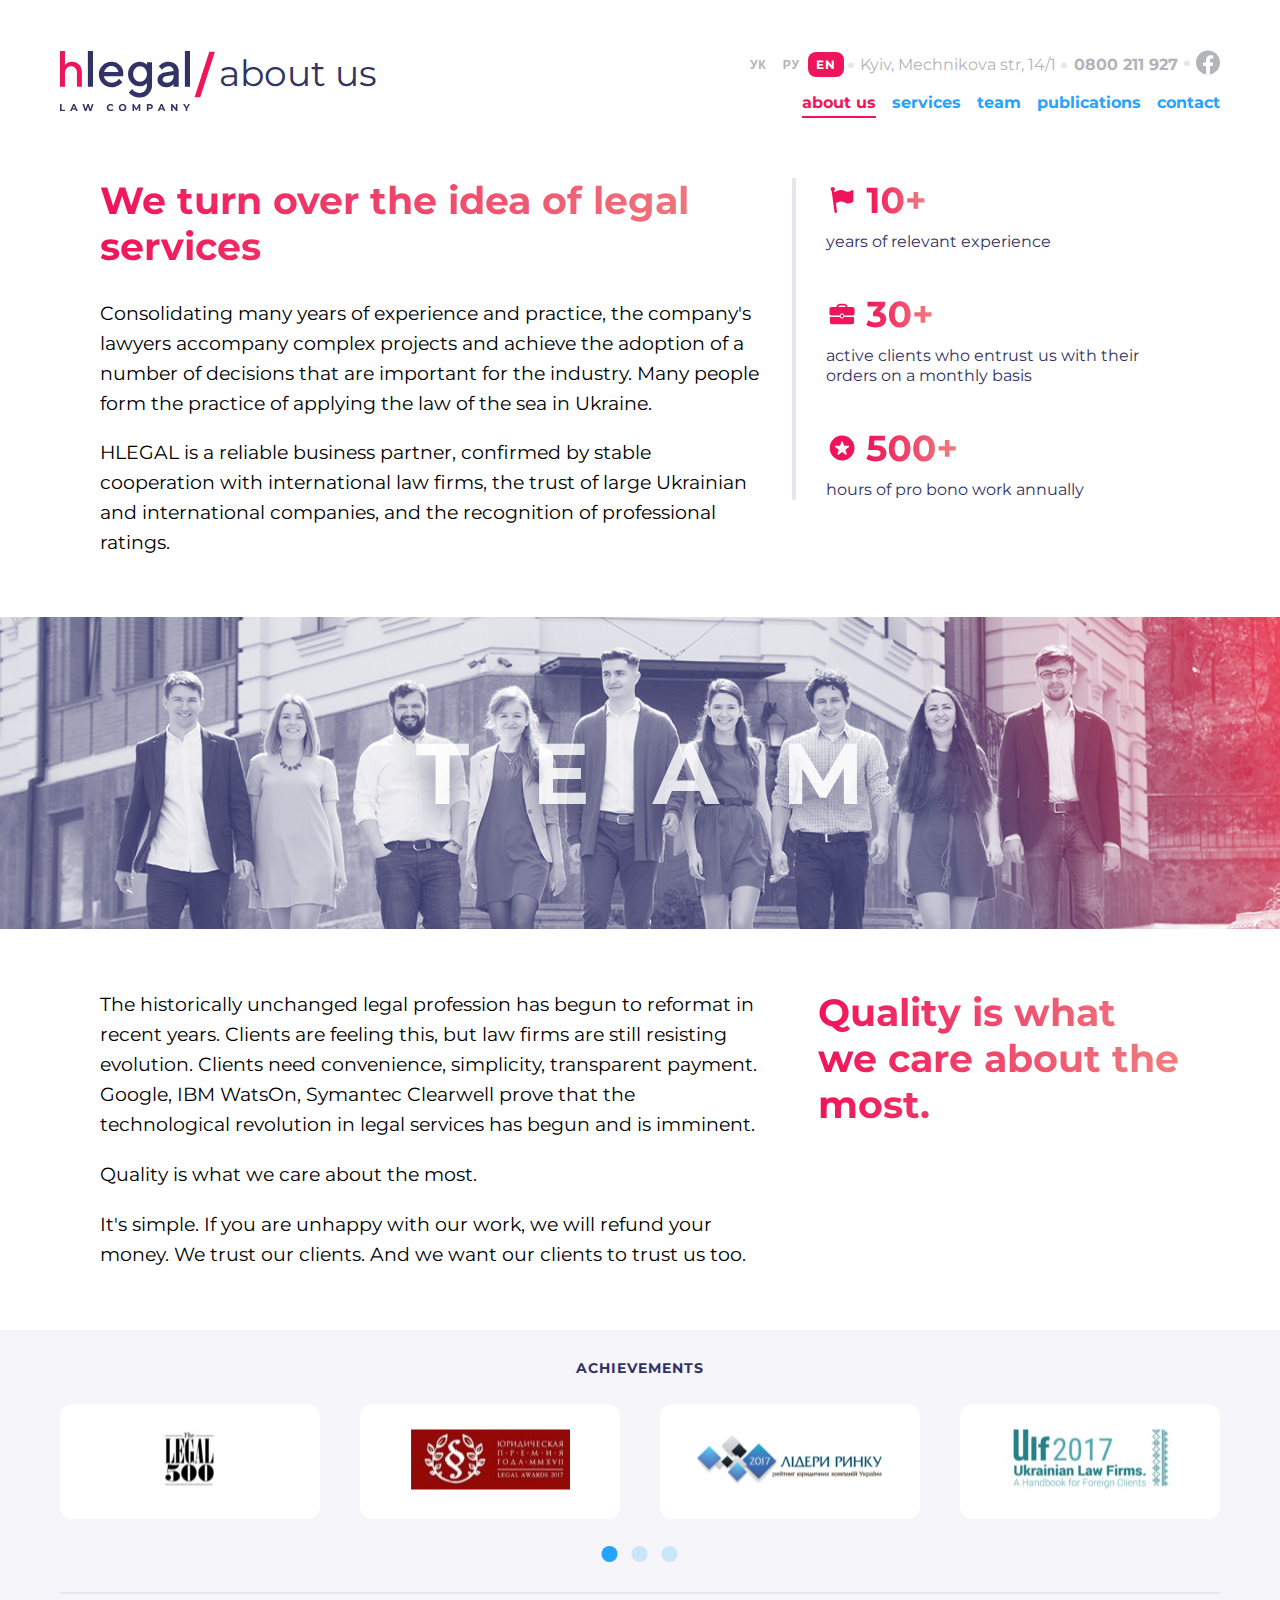
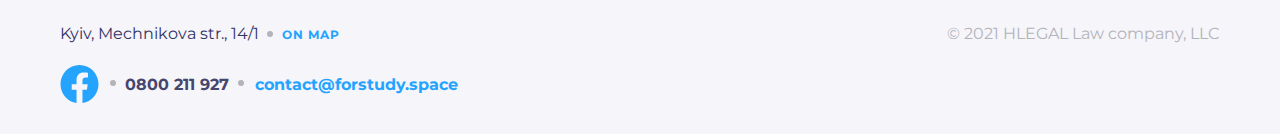
==== app/about.html @ 1f758f39 "comment" ====
<!DOCTYPE html>
<html lang="en">
    <head>
        <meta charset="UTF-8">
        <meta name="viewport" content="width=device-width, initial-scale=1">
        <link rel="preload" href="fonts/montserrat-v25-latin-regular.woff2" as="font" type="font/woff2" crossorigin="anonymous">
        <link rel="preload" href="fonts/montserrat-v25-latin-700.woff2" as="font" type="font/woff2" crossorigin="anonymous">
        <link rel="stylesheet" href="css/style.css">
        <title>about</title>
    </head>
    <body class="body">

        <div class="container">
            <header class="header">           
                <div class="header__line">
                    <div class="header__lang">
                        <a href="#">ук</a>
                        <a href="#">ру</a>
                        <a class="current" href="#">en</a>
                    </div>
                    <div class="header__address">Kyiv, Mechnikova str, 14/1</div>
                    <a class="header__phone" href="tel:">0800 211 927</a>
                    <a class="header__fb" href="#" aria-label="посилання на bf">
                        <svg class="header__icon" width="24" height="25" viewBox="0 0 24 25" fill="none" xmlns="http://www.w3.org/2000/svg">
                            <path d="M24 12.5733C24 5.90541 18.6274 0.5 12 0.5C5.37258 0.5 0 5.90541 0 12.5733C0 18.5995 4.38823 23.5943 10.125 24.5V16.0633H7.07813V12.5733H10.125V9.91343C10.125 6.88755 11.9165 5.21615 14.6576 5.21615C15.9705 5.21615 17.3438 5.45195 17.3438 5.45195V8.42313H15.8306C14.3399 8.42313 13.875 9.35379 13.875 10.3086V12.5733H17.2031L16.6711 16.0633H13.875V24.5C19.6118 23.5943 24 18.5995 24 12.5733Z" fill="#B3B3BA"/>
                        </svg>
                    </a>
                </div>
                <div class="header__logobox">
                    <a class="header__logo" href="#">
                        <img src="img/logo.svg" width="130" height="60" alt="logo">
                    </a>                   
                    <p class="header__text">
                        about us
                    </p>
                </div>
                <nav class="header__menu">
                    <button type="button" class="header__btn"></button>
                    <div class="header__item">   
                        
                        <div class="header__switch">
                            <button type="button" class="header__button"></button>
                        </div>
                        <ul class="header__list">
                            <li><a class="current" href="#">about us</a></li>
                            <li><a href="./index.html">services</a></li>
                            <li><a href="#">team</a></li>
                            <li><a href="#">publications</a></li>
                            <li><a href="#">contact</a></li>                                   
                        </ul>
                    </div>
                </nav>
            </header>
        </div>

        <main>

            <section class="about">

                <div class="container container--small">

                    <div class="about__box">

                        <div class="about__info">
                            <h2 class="about__title">We turn over the idea of legal services</h2>
                            <p class="about__text">Consolidating many years of experience and practice, the company's lawyers accompany complex projects and achieve the adoption of a number of decisions that are important for the industry. Many people form the practice of applying the law of the sea in Ukraine.</p>
                            <p class="about__text about__text--pp19">HLEGAL is a reliable business partner, confirmed by stable cooperation with international law firms, the trust of large Ukrainian and international companies, and the recognition of professional ratings.</p>

                        </div>

                        <div class="about__stat">

                            <article class="about__article">
                                <h2 class="visually-hidden">title</h2>
                                <img src="./img/about-flag.svg" width="101" height="44" alt="flag">
                                <p class="about__words">years of relevant experience</p>
                            </article>

                            <article class="about__article">  
                                <h2 class="visually-hidden">title</h2>                             
                                <img src="./img/about-bag.svg" width="108" height="44" alt="bag">
                                <p class="about__words">active clients who entrust us with their orders on a monthly basis</p>
                            </article>

                            <article class="about__article">
                                <h2 class="visually-hidden">title</h2>
                                <img src="./img/about-star.svg" width="132" height="44" alt="star">                                
                                <p class="about__words">hours of pro bono work annually</p>
                            </article>
                        </div>
                    </div>
                </div>


                

                <div class="container">

                    <div class="about__team">

                        
                        <div class="about__block">
                            <p class="about__people">Team</p>
                        </div> 
                        
                    </div>

                </div>

                

                <div class="container container--small">
                    <div class="about__box about__box--bot"> 
                        <div>                                     
                            <p class="about__text about__text--mr">The historically unchanged legal profession has begun to reformat in recent years. Clients are feeling this, but law firms are still resisting evolution. Clients need convenience, simplicity, transparent payment. Google, IBM WatsOn, Symantec Clearwell prove that the technological revolution in legal services has begun and is imminent.</p>
                            <p class="about__text about__text--mr about__text--pp20">Quality is what we care about the most.</p>
                            <p class="about__text about__text--mr about__text--pp20">It's simple. If you are unhappy with our work, we will refund your money. We trust our clients. And we want our clients to trust us too.</p>
                        </div> 
                        <h2 class="about__title">Quality is what we care about the most.</h2>
                    </div>
                </div>

            </section>



            <section class="achievements">
                <div class="container">
                    <h2 class="achievements__title">achievements</h2>
                    <div class="achievements__box">


                        <div class="achievements__slider">
                            <picture> 
                                <source media="(min-width:992px)" srcset="./img/achiv-01-big.png">
                                <img src="./img/legal.png" alt="legal">
                            </picture>
                        </div>   
                        <div class="achievements__slider achievements__slider--tablet">
                            <picture>
                                <source media="(min-width:992px)" srcset="./img/achiv-02-big.png">
                                <img src="./img/achiv-02.png" alt="achiv-02">
                            </picture>                          
                        </div>
                        <div class="achievements__slider achievements__slider--tablet">
                            <picture>
                                <source media="(min-width:992px)" srcset="./img/achiv-03-big.png">
                                <img src="./img/achiv-03.png" alt="achiv-03">
                            </picture>
                        </div>
                        <div class="achievements__slider achievements__slider--tablet">
                            <picture>
                                <source media="(min-width:992px)" srcset="./img/achiv-04-big.png">
                                <img src="./img/achiv-04.png" alt="achiv-04">
                            </picture>
                        </div>
                    </div>


                     

                    <div class="achievements__dots">
                        <button class="achievements__btn current" type="button" aria-label="переключити картинку">
                            <svg width="17" height="16" viewBox="0 0 17 16" fill="none" xmlns="http://www.w3.org/2000/svg">
                                <circle opacity="0.2" cx="8.5" cy="8" r="8" fill="#24A3FF"/>
                            </svg>
                        </button>
                        <button class="achievements__btn" type="button" aria-label="переключити картинку">
                            <svg width="17" height="16" viewBox="0 0 17 16" fill="none" xmlns="http://www.w3.org/2000/svg">
                                <circle opacity="0.2" cx="8.5" cy="8" r="8" fill="#24A3FF"/>
                            </svg>
                        </button>
                        <button class="achievements__btn" type="button" aria-label="переключити картинку">
                            <svg width="17" height="16" viewBox="0 0 17 16" fill="none" xmlns="http://www.w3.org/2000/svg">
                                <circle opacity="0.2" cx="8.5" cy="8" r="8" fill="#24A3FF"/>
                            </svg>
                        </button>
                        <button class="achievements__btn achievements__btn--tablet" type="button" aria-label="переключити картинку">
                            <svg width="17" height="16" viewBox="0 0 17 16" fill="none" xmlns="http://www.w3.org/2000/svg">
                                <circle opacity="0.2" cx="8.5" cy="8" r="8" fill="#24A3FF"/>
                            </svg>
                        </button>
                        <button class="achievements__btn achievements__btn--tablet" type="button" aria-label="переключити картинку">
                            <svg width="17" height="16" viewBox="0 0 17 16" fill="none" xmlns="http://www.w3.org/2000/svg">
                                <circle opacity="0.2" cx="8.5" cy="8" r="8" fill="#24A3FF"/>
                            </svg>
                        </button>
                        <button class="achievements__btn achievements__btn--tablet" type="button" aria-label="переключити картинку">
                            <svg width="17" height="16" viewBox="0 0 17 16" fill="none" xmlns="http://www.w3.org/2000/svg">
                                <circle opacity="0.2" cx="8.5" cy="8" r="8" fill="#24A3FF"/>
                            </svg>
                        </button>
                        
                    </div>


                </div>


            </section>









        </main>


        <footer class="footer">


            <div class="container">

                <div class="footer__box">

                    <div class="footer__location">
                        <p class="footer__address">Kyiv, Mechnikova str., 14/1</p>
                        <a class="footer__map" href="#">On map</a>
                    </div>

                    <div class="footer__contact">
                        <a class="footer__fb" href="#" aria-label="посилання на bf">
                            <svg class="footer__icon" width="39" height="39" viewBox="0 0 39 39" fill="none" xmlns="http://www.w3.org/2000/svg">
                                <path d="M38.5 19.1786C38.5 8.62107 29.9934 0.0625 19.5 0.0625C9.00658 0.0625 0.5 8.62107 0.5 19.1786C0.5 28.72 7.44803 36.6284 16.5312 38.0625V24.7044H11.707V19.1786H16.5312V14.9671C16.5312 10.1761 19.3678 7.52973 23.7078 7.52973C25.7866 7.52973 27.9609 7.90309 27.9609 7.90309V12.6075H25.5651C23.2048 12.6075 22.4688 14.081 22.4688 15.5927V19.1786H27.7383L26.8959 24.7044H22.4688V38.0625C31.552 36.6284 38.5 28.72 38.5 19.1786Z" fill="#24A3FF"/>
                            </svg>
                        </a>
                        <a class="footer__tel" href="tel:">0800 211 927</a>
                        <a class="footer__mail" href="mailto:example@gmail.com">contact@forstudy.space</a>
                    </div>

                
                    <p class="footer__year">© 2021 HLEGAL Law company, LLC</p>
                    

                </div>
            </div>

        </footer>
   
    </body>
</html>
---- app/css/style.css ----
@font-face {
  font-family: 'Montserrat';
  font-style: normal;
  font-weight: 500;
  src: url("../fonts/montserrat-v25-latin-500.woff2") format("woff2"), url("../fonts/montserrat-v25-latin-500.woff") format("woff");
}

@font-face {
  font-family: 'Montserrat';
  font-style: normal;
  font-weight: 700;
  src: url("../fonts/montserrat-v25-latin-700.woff2") format("woff2"), url("../fonts/montserrat-v25-latin-700.woff") format("woff");
}

@font-face {
  font-family: 'Montserrat';
  font-style: normal;
  font-weight: 400;
  src: url("../fonts/montserrat-v25-latin-regular.woff2") format("woff2"), url("../fonts/montserrat-v25-latin-regular.woff") format("woff");
}

* {
  -webkit-box-sizing: border-box;
          box-sizing: border-box;
  margin: 0;
}

.body {
  font-family: "Montserrat", "Arial", sans-serif;
  font-weight: 400;
  font-style: normal;
  min-width: 375px;
}

.container {
  max-width: 1440px;
  min-width: 375px;
  margin: 0 auto;
  padding: 0 30px;
}

.container--small {
  max-width: 1200px;
}

.img-responsive {
  max-width: 100%;
  height: auto;
}

.visually-hidden {
  position: absolute;
  width: 1px;
  height: 1px;
  margin: -1px;
  border: 0;
  padding: 0;
  clip: rect(0 0 0 0);
  overflow: hidden;
}

.gradient-purp {
  background: url(../img/h-small.svg) no-repeat center top, linear-gradient(228.57deg, #323264 11.93%, #323264 57.17%, #643E72 87.46%);
  background-size: 523px 600px, cover;
  border-radius: 0px 0px 12px 12px;
  position: relative;
}

.gradient-purp::after {
  content: '';
  height: 10px;
  background-color: #CACADB;
  position: absolute;
  left: 20px;
  right: 20px;
  bottom: -10px;
  border-radius: 0px 0px 12px 12px;
}

.gradient-purp::before {
  content: '';
  height: 10px;
  background-color: #E7E7F2;
  position: absolute;
  left: 40px;
  right: 40px;
  bottom: -20px;
  border-radius: 0px 0px 12px 12px;
}

@media (min-width: 768px) {
  .container {
    padding: 0 60px;
  }
  .gradient-purp {
    background-size: 893px 1024px, cover;
  }
}

@media (min-width: 992px) {
  .gradient-purp {
    background-size: 669px 768px, cover;
  }
}

@media (min-width: 1440px) {
  .gradient-purp {
    background-size: 697px 799px, cover;
  }
}

.about {
  padding-top: 26px;
  padding-bottom: 60px;
}

.about__box {
  display: -webkit-box;
  display: -ms-flexbox;
  display: flex;
  -webkit-box-orient: vertical;
  -webkit-box-direction: normal;
      -ms-flex-direction: column;
          flex-direction: column;
}

.about__title {
  font-weight: 700;
  font-size: 30px;
  line-height: 37px;
  background: linear-gradient(90.13deg, #F0145A 0.84%, #EF8080 99.96%);
  -webkit-background-clip: text;
  -webkit-text-fill-color: transparent;
  background-clip: text;
  text-transform: none;
  text-decoration: none;
}

.about__title:last-child {
  padding-top: 30px;
}

.about__text {
  font-size: 19px;
  line-height: 30px;
  color: #000000;
  text-transform: none;
  text-decoration: none;
  padding-top: 30px;
}

.about__text--pp19 {
  padding-top: 19px;
}

.about__text--pp20 {
  padding-top: 20px;
}

.about__stat {
  border-left: 4px solid #E6E6F0;
  margin-top: 30px;
  margin-bottom: 30px;
}

.about__article {
  padding-left: 30px;
  padding-top: 40px;
}

.about__article:first-child {
  padding-top: 0;
}

.about__words {
  padding-top: 6px;
  font-size: 16px;
  line-height: 20px;
  color: #323264;
  text-transform: none;
  text-decoration: none;
}

.about__team {
  margin: 0 -30px;
  background-image: url(../img/team.png);
  background-color: #a489b2;
  background-position: center center;
  background-repeat: no-repeat;
  background-size: cover;
}

.about__block {
  display: -webkit-box;
  display: -ms-flexbox;
  display: flex;
  -webkit-box-orient: vertical;
  -webkit-box-direction: normal;
      -ms-flex-direction: column;
          flex-direction: column;
  -webkit-box-pack: center;
      -ms-flex-pack: center;
          justify-content: center;
  height: 114px;
}

.about__people {
  font-weight: 700;
  font-size: 36px;
  line-height: 44px;
  text-align: center;
  letter-spacing: 13px;
  color: #FFFFFF;
  opacity: 0.8;
  text-shadow: 0px 15px 30px rgba(40, 40, 86, 0.8);
  text-transform: uppercase;
  text-decoration: none;
  padding-left: 12px;
}

@media (min-width: 768px) {
  .about {
    padding-top: 60px;
  }
  .about__title {
    font-weight: 700;
    font-size: 38px;
    line-height: 46px;
    background: linear-gradient(90.13deg, #F0145A 0.84%, #EF8080 99.96%);
    -webkit-background-clip: text;
    -webkit-text-fill-color: transparent;
    background-clip: text;
    text-transform: none;
    text-decoration: none;
  }
  .about__team {
    margin: 0 -60px;
  }
  .about__block {
    height: 234px;
  }
  .about__stat {
    margin-bottom: 60px;
  }
  .about__block {
    margin-bottom: 30px;
  }
  .about__people {
    font-weight: 700;
    font-size: 46px;
    line-height: 56px;
    text-align: center;
    letter-spacing: 63px;
    text-transform: uppercase;
    color: #FFFFFF;
    opacity: 0.8;
    text-shadow: 0px 15px 30px rgba(40, 40, 86, 0.8);
    text-decoration: none;
    padding-left: 62px;
  }
}

@media (min-width: 992px) {
  .about__box {
    display: grid;
    grid-template-columns: 1fr 388px;
    grid-template-rows: auto;
    -webkit-box-align: start;
        -ms-flex-align: start;
            align-items: flex-start;
  }
  .about__box--bot {
    grid-template-columns: 1fr 362px;
  }
  .about__block {
    height: 312px;
    margin-top: 59px;
    margin-bottom: 32px;
  }
  .about__people {
    font-weight: 700;
    font-size: 86px;
    line-height: 105px;
    text-align: center;
    letter-spacing: 63px;
    text-transform: uppercase;
    text-decoration: none;
    color: #FFFFFF;
    opacity: 0.8;
    text-shadow: 0px 15px 30px rgba(40, 40, 86, 0.8);
  }
  .about__stat {
    margin-top: 0;
    margin-bottom: 0;
    width: 388px;
  }
  .about__info {
    margin-right: 30px;
  }
  .about__text {
    padding-top: 29px;
  }
  .about__text--pp19 {
    padding-top: 19px;
  }
  .about__text--pp20 {
    padding-top: 20px;
  }
  .about__text--mr {
    margin-right: 61px;
  }
  .about__title:last-child {
    padding-top: 29px;
  }
}

@media (min-width: 1440px) {
  .about__block {
    height: 438px;
  }
  .about__people {
    font-weight: 700;
    font-size: 96px;
    line-height: 117px;
    text-align: center;
    letter-spacing: 63px;
    text-transform: uppercase;
    text-decoration: none;
    color: #FFFFFF;
    opacity: 0.8;
    text-shadow: 0px 15px 30px rgba(40, 40, 86, 0.8);
    padding-top: 5px;
  }
}

@media (-webkit-min-device-pixel-ratio: 2.0833333333333335), (min-resolution: 200dpi), (-webkit-min-device-pixel-ratio: 2), (min-resolution: 2dppx) {
  .about__team {
    background-image: url(../img/team@2x.png);
  }
}

.achievements {
  background: #F5F5FA;
  padding-bottom: 30px;
}

.achievements__title {
  font-weight: 700;
  font-size: 14px;
  line-height: 17px;
  text-align: center;
  letter-spacing: 1px;
  text-transform: uppercase;
  text-decoration: none;
  color: #323264;
  padding-top: 30px;
}

.achievements__box {
  margin: 27px;
}

.achievements__slider {
  background: #FFFFFF;
  border-radius: 12px;
  text-align: center;
  display: -webkit-box;
  display: -ms-flexbox;
  display: flex;
  -webkit-box-align: center;
      -ms-flex-align: center;
          align-items: center;
  -webkit-box-pack: center;
      -ms-flex-pack: center;
          justify-content: center;
  padding-top: 25px;
  padding-bottom: 25px;
}

.achievements__slider--tablet {
  display: none;
}

.achievements__dots {
  display: -webkit-box;
  display: -ms-flexbox;
  display: flex;
  -webkit-box-pack: center;
      -ms-flex-pack: center;
          justify-content: center;
}

.achievements__btn {
  margin-left: 6px;
  margin-right: 7px;
  padding: 0;
  background-color: transparent;
  border: none;
}

.achievements__btn svg {
  display: block;
}

.achievements__btn svg:hover circle {
  opacity: 0.6;
}

.achievements__btn.current svg circle {
  opacity: 1;
}

@media (min-width: 768px) {
  .achievements__box {
    display: -webkit-box;
    display: -ms-flexbox;
    display: flex;
    -webkit-box-pack: justify;
        -ms-flex-pack: justify;
            justify-content: space-between;
    margin: 27px 0;
  }
  .achievements__slider {
    width: 25%;
  }
  .achievements__slider--tablet {
    display: -webkit-box;
    display: -ms-flexbox;
    display: flex;
    margin-left: 40px;
  }
  .achievements__btn--tablet {
    display: none;
  }
}

.footer {
  background-color: #F5F5FA;
}

.footer__box {
  border-top: 2px solid #E6E6F0;
  padding-top: 31px;
  display: grid;
  grid-template-columns: auto;
  grid-template-rows: auto auto auto;
  -webkit-box-pack: center;
      -ms-flex-pack: center;
          justify-content: center;
}

.footer__location {
  display: -webkit-box;
  display: -ms-flexbox;
  display: flex;
  -webkit-box-orient: vertical;
  -webkit-box-direction: normal;
      -ms-flex-direction: column;
          flex-direction: column;
}

.footer__address {
  font-weight: 400;
  font-size: 16px;
  line-height: 20px;
  color: #323264;
  text-transform: none;
  text-decoration: none;
  text-align: center;
}

.footer__map {
  text-align: center;
  font-weight: 700;
  font-size: 12px;
  line-height: 15px;
  letter-spacing: 1px;
  text-transform: uppercase;
  text-decoration: none;
  color: #24A3FF;
  margin-top: 10px;
  margin-bottom: 21px;
}

.footer__contact {
  display: -webkit-box;
  display: -ms-flexbox;
  display: flex;
  -webkit-box-orient: vertical;
  -webkit-box-direction: normal;
      -ms-flex-direction: column;
          flex-direction: column;
  word-wrap: normal;
}

.footer__fb {
  text-align: center;
  margin-bottom: 10px;
}

.footer__tel {
  font-weight: 700;
  font-size: 16px;
  line-height: 20px;
  text-align: center;
  text-transform: none;
  text-decoration: none;
  color: #46466E;
}

.footer__mail {
  font-weight: 700;
  font-size: 16px;
  line-height: 20px;
  color: #24A3FF;
  text-transform: none;
  text-decoration: none;
  text-align: center;
  margin-top: 10px;
}

.footer__mail:hover {
  color: #F0145A;
}

.footer__year {
  font-weight: 400;
  font-size: 16px;
  line-height: 20px;
  text-align: center;
  text-transform: none;
  text-decoration: none;
  color: #B3B3BA;
  margin-top: 30px;
  margin-bottom: 30px;
}

.footer__icon {
  display: block;
  margin-left: auto;
  margin-right: auto;
}

.footer__icon:hover path {
  fill: #F0145A;
}

@media (min-width: 768px) {
  .footer__location {
    -webkit-box-orient: horizontal;
    -webkit-box-direction: normal;
        -ms-flex-direction: row;
            flex-direction: row;
    -webkit-box-align: center;
        -ms-flex-align: center;
            align-items: center;
  }
  .footer__contact {
    -webkit-box-orient: horizontal;
    -webkit-box-direction: normal;
        -ms-flex-direction: row;
            flex-direction: row;
    -webkit-box-align: center;
        -ms-flex-align: center;
            align-items: center;
    margin-top: 21px;
  }
  .footer__map {
    margin-top: 0;
    margin-bottom: 0;
    margin-left: 26px;
    position: relative;
  }
  .footer__map::before {
    content: '';
    background-image: url(../img/dot.svg);
    background-repeat: no-repeat;
    background-size: 6px 6px;
    position: absolute;
    left: -15px;
    top: 4px;
    width: 6px;
    height: 6px;
  }
  .footer__fb {
    margin-bottom: 0;
  }
  .footer__tel {
    margin-left: 26px;
    margin-right: 26px;
    position: relative;
  }
  .footer__tel::before {
    content: '';
    background-image: url(../img/dot.svg);
    background-repeat: no-repeat;
    background-size: 6px 6px;
    position: absolute;
    left: -15px;
    top: 5px;
    width: 6px;
    height: 6px;
  }
  .footer__tel::after {
    content: '';
    background-image: url(../img/dot.svg);
    background-repeat: no-repeat;
    background-size: 6px 6px;
    position: absolute;
    right: -15px;
    top: 5px;
    width: 6px;
    height: 6px;
  }
  .footer__mail {
    margin-top: 0;
  }
  .footer__box {
    padding-top: 30px;
  }
  .footer__box--home {
    grid-template-columns: auto auto;
    grid-template-rows: auto auto;
    -webkit-box-pack: justify;
        -ms-flex-pack: justify;
            justify-content: space-between;
    padding-top: 31px;
  }
  .footer__year--home {
    grid-column-start: 2;
    grid-column-end: 3;
    grid-row-start: 1;
    grid-row-end: 1;
    margin-top: 0;
    margin-bottom: 0;
  }
  .footer__contact--home {
    margin-bottom: 30px;
    grid-column: 1 / 3;
  }
  .footer__map--home {
    margin-left: 23px;
  }
}

@media (min-width: 992px) {
  .footer__box {
    grid-template-columns: auto auto;
    grid-template-rows: auto auto;
    -webkit-box-pack: justify;
        -ms-flex-pack: justify;
            justify-content: space-between;
  }
  .footer__year {
    grid-column-start: 2;
    grid-column-end: 3;
    grid-row-start: 1;
    grid-row-end: 1;
    margin-top: 0;
    margin-bottom: 0;
  }
  .footer__contact {
    margin-bottom: 30px;
    grid-column: 1 / 3;
  }
  .footer__map {
    margin-left: 23px;
  }
}

.better {
  padding-top: 30px;
  padding-bottom: 60px;
}

.better__box {
  display: -webkit-box;
  display: -ms-flexbox;
  display: flex;
}

.better__box a {
  font-weight: 700;
  font-size: 14px;
  line-height: 17px;
  letter-spacing: 1px;
  text-transform: uppercase;
  text-decoration: none;
  color: #24A3FF;
}

.better__link {
  display: -webkit-box;
  display: -ms-flexbox;
  display: flex;
  -webkit-box-align: center;
      -ms-flex-align: center;
          align-items: center;
  -webkit-transition-duration: 2000ms;
          transition-duration: 2000ms;
  -webkit-transition-property: font-size;
  transition-property: font-size;
}

.better__link:hover {
  font-size: 50px;
  color: #FFFFFF;
}

.better__link:hover svg path {
  stroke: #FFFFFF;
}

.better__link:hover svg {
  -webkit-transform: rotate(180deg);
          transform: rotate(180deg);
}

.better__arrow {
  margin-left: 2px;
}

.better__arrow svg {
  display: block;
}

.better__title {
  font-weight: 700;
  font-size: 30px;
  line-height: 37px;
  background: linear-gradient(90.13deg, #F0145A 0.84%, #EF8080 99.96%);
  -webkit-background-clip: text;
  -webkit-text-fill-color: transparent;
  background-clip: text;
  text-transform: none;
  text-decoration: none;
  padding-top: 10px;
}

.better__list {
  display: -webkit-box;
  display: -ms-flexbox;
  display: flex;
  -webkit-box-orient: vertical;
  -webkit-box-direction: normal;
      -ms-flex-direction: column;
          flex-direction: column;
}

.better__item {
  padding-top: 30px;
}

.better__img {
  width: 92px;
  height: 92px;
  background: #FFFFFF;
  border-radius: 24px;
  background-repeat: no-repeat;
  background-position: center center;
}

.better__img--it {
  background-image: url(../img/better-it.svg);
}

.better__img--comp {
  background-image: url(../img/better-comp.svg);
}

.better__img--struct {
  background-image: url(../img/better-struct.svg);
}

.better__img--build {
  background-image: url(../img/better-build.svg);
}

.better__img--prot {
  background-image: url(../img/better-prot.svg);
}

.better__img--judic {
  background-image: url(../img/better-judic.svg);
}

.better__name {
  font-weight: 700;
  font-size: 22px;
  line-height: 27px;
  color: #24A3FF;
  text-transform: none;
  text-decoration: none;
  padding-top: 30px;
}

.better__text {
  font-size: 16px;
  line-height: 26px;
  color: #FFFFFF;
  text-transform: none;
  text-decoration: none;
  padding-top: 15px;
}

@media (min-width: 768px) {
  .better {
    padding-top: 60px;
  }
  .better__list {
    -webkit-box-orient: horizontal;
    -webkit-box-direction: normal;
        -ms-flex-direction: row;
            flex-direction: row;
    -ms-flex-wrap: wrap;
        flex-wrap: wrap;
  }
  .better__item {
    padding-top: 60px;
    width: 50%;
  }
  .better__item:nth-child(2n) {
    padding-left: 30px;
  }
  .better__item:nth-child(2n-1) {
    padding-right: 30px;
  }
  .better__title {
    font-weight: 700;
    font-size: 38px;
    line-height: 46px;
    background: linear-gradient(90.13deg, #F0145A 0.84%, #EF8080 99.96%);
    -webkit-background-clip: text;
    -webkit-text-fill-color: transparent;
    background-clip: text;
    text-transform: none;
    text-decoration: none;
  }
}

@media (min-width: 992px) {
  .better {
    padding-top: 60px;
  }
  .better__item {
    width: 33.333%;
  }
  .better__item:nth-child(3n) {
    padding-left: 40px;
    padding-right: 0;
  }
  .better__item:nth-child(3n-1) {
    padding-left: 20px;
    padding-right: 20px;
  }
  .better__item:nth-child(3n-2) {
    padding-right: 40px;
    padding-left: 0;
  }
}

.trust {
  padding-top: 60px;
}

.trust__title {
  font-weight: 700;
  font-size: 14px;
  line-height: 17px;
  letter-spacing: 1px;
  text-transform: uppercase;
  text-decoration: none;
  color: #323264;
  text-align: center;
  padding-bottom: 30px;
}

.trust__list {
  margin: 0 -30px;
  display: -webkit-box;
  display: -ms-flexbox;
  display: flex;
  -webkit-box-orient: vertical;
  -webkit-box-direction: normal;
      -ms-flex-direction: column;
          flex-direction: column;
}

.trust__item {
  height: 120px;
  display: -webkit-box;
  display: -ms-flexbox;
  display: flex;
  -webkit-box-pack: center;
      -ms-flex-pack: center;
          justify-content: center;
  -webkit-box-align: center;
      -ms-flex-align: center;
          align-items: center;
}

.trust__color {
  background: transparent;
}

.trust__color--blue {
  background: #1C4280;
}

.trust__color--blue-dark {
  background: #143646;
}

.trust__color--tap {
  background: -webkit-gradient(linear, left bottom, left top, from(#F48B30), to(#F48B30)), #F48B30;
  background: linear-gradient(0deg, #F48B30, #F48B30), #F48B30;
}

.trust__color--look {
  background: #9E4DC3;
}

.trust__color--orang {
  background: #FD9339;
}

.trust__color--adtel {
  background: #E2E2E4;
}

.trust__color--click {
  background: #C71C36;
}

.trust__color--eco {
  background: #DCF3F9;
}

.trust__color--inf {
  background: #EAEAEA;
}

.trust__color--city {
  background: #282240;
}

.trust__color--art {
  background: #1D4568;
}

.trust__color--ult {
  background: #000000;
}

.trust__mob {
  display: none;
}

@media (min-width: 768px) {
  .trust__list {
    -webkit-box-orient: horizontal;
    -webkit-box-direction: normal;
        -ms-flex-direction: row;
            flex-direction: row;
    -ms-flex-wrap: wrap;
        flex-wrap: wrap;
    margin: 0 -60px;
  }
  .trust__item {
    width: 33.3333%;
  }
  .trust__mob {
    display: -webkit-box;
    display: -ms-flexbox;
    display: flex;
  }
  .trust__title {
    padding-bottom: 28px;
  }
}

@media (min-width: 992px) {
  .trust {
    padding-top: 61px;
  }
  .trust__item {
    width: 25%;
  }
}

.tell {
  padding-top: 30px;
  padding-bottom: 30px;
  background-color: #F5F5FA;
}

.tell__box {
  display: -webkit-box;
  display: -ms-flexbox;
  display: flex;
}

.tell__box a {
  font-weight: 700;
  font-size: 14px;
  line-height: 17px;
  letter-spacing: 1px;
  text-transform: uppercase;
  text-decoration: none;
  color: #24A3FF;
}

.tell__link {
  display: -webkit-box;
  display: -ms-flexbox;
  display: flex;
  -webkit-box-align: center;
      -ms-flex-align: center;
          align-items: center;
  -webkit-transition-duration: 2000ms;
          transition-duration: 2000ms;
  -webkit-transition-property: font-size;
  transition-property: font-size;
}

.tell__link:hover {
  font-size: 50px;
  color: #000000;
}

.tell__link:hover svg path {
  stroke: #000000;
}

.tell__link:hover svg {
  -webkit-transform: rotate(180deg);
          transform: rotate(180deg);
}

.tell__arrow {
  margin-left: 2px;
}

.tell__arrow svg {
  display: block;
}

.tell__title {
  font-weight: 700;
  font-size: 30px;
  line-height: 37px;
  background: linear-gradient(90.13deg, #F0145A 0.84%, #EF8080 99.96%);
  -webkit-background-clip: text;
  -webkit-text-fill-color: transparent;
  background-clip: text;
  text-transform: none;
  text-decoration: none;
  padding-top: 5px;
}

.tell__list {
  display: grid;
  grid-template-columns: auto;
  grid-template-rows: auto auto auto;
  justify-items: center;
}

.tell__item {
  background: #FFFFFF;
  border-radius: 8px;
  margin-top: 30px;
}

.tell__item:last-child {
  margin-top: 32px;
}

.tell__img {
  border-radius: 8px 8px 0px 0px;
  height: 200px;
  background-size: cover;
  background-position: center;
}

.tell__img--hands {
  background-image: url(../img/tell-hands.png);
}

.tell__img--gdr {
  background-image: url(../img/tell-gdr.png);
}

.tell__img--people {
  background-image: url(../img/tell-people.png);
}

.tell__info {
  padding: 30px;
}

.tell__name {
  font-weight: 700;
  font-size: 16px;
  line-height: 20px;
  color: #24A3FF;
  text-transform: none;
  text-decoration: none;
}

.tell__year {
  font-weight: 700;
  font-size: 12px;
  line-height: 15px;
  letter-spacing: 2px;
  text-transform: uppercase;
  color: #B3B3BA;
  text-transform: none;
  text-decoration: none;
  padding-top: 14px;
  padding-bottom: 15px;
  border-bottom: 4px solid #E6E6F0;
}

.tell__text {
  font-size: 14px;
  line-height: 22px;
  color: #000000;
  text-transform: none;
  text-decoration: none;
  padding-top: 15px;
}

@media (min-width: 768px) {
  .tell__list {
    grid-template-columns: 1fr 1fr;
    grid-template-rows: auto auto;
  }
  .tell__item {
    margin-top: 29px;
  }
  .tell__item:nth-child(1) {
    margin-right: 15px;
  }
  .tell__item:nth-child(2) {
    margin-left: 15px;
  }
  .tell__item:nth-child(3) {
    grid-column: span 2;
  }
  .tell__title {
    font-size: 38px;
    line-height: 46px;
    padding-top: 11px;
  }
}

@media (min-width: 992px) {
  .tell__list {
    grid-template-columns: 1fr 1fr 1fr;
    grid-template-rows: auto;
  }
  .tell__item {
    margin-top: 30px;
  }
  .tell__item:last-child {
    margin-top: 30px;
  }
  .tell__item:nth-child(1) {
    margin-right: 20px;
  }
  .tell__item:nth-child(2) {
    margin-left: 10px;
    margin-right: 10px;
  }
  .tell__item:nth-child(3) {
    margin-left: 20px;
    grid-column: span 1;
  }
}

.provider {
  padding-top: 126px;
  padding-bottom: 30px;
  display: -webkit-box;
  display: -ms-flexbox;
  display: flex;
  -webkit-box-align: center;
      -ms-flex-align: center;
          align-items: center;
  -webkit-box-orient: vertical;
  -webkit-box-direction: normal;
      -ms-flex-direction: column;
          flex-direction: column;
}

.provider__text {
  font-weight: 700;
  font-size: 38px;
  line-height: 46px;
  text-align: center;
  color: #FFFFFF;
  text-transform: none;
  text-decoration: none;
  padding-bottom: 158px;
}

.provider__link {
  text-align: center;
}

.provider__link svg {
  display: block;
  -webkit-transition-duration: 2000ms;
          transition-duration: 2000ms;
  -webkit-transition-property: width, height;
  transition-property: width, height;
  -webkit-animation-name: load;
          animation-name: load;
  -webkit-animation-duration: 1s;
          animation-duration: 1s;
  -webkit-animation-iteration-count: infinite;
          animation-iteration-count: infinite;
}

.provider__link svg:hover {
  width: 84px;
  height: 84px;
}

.provider__link svg:hover path {
  stroke: #F0145A;
}

.provider__link svg:hover circle {
  stroke: #F0145A;
}

@media (min-width: 768px) {
  .provider {
    padding-top: 269px;
  }
  .provider__text {
    padding-bottom: 417px;
  }
}

@media (min-width: 992px) {
  .provider {
    padding-top: 245px;
  }
  .provider__text {
    padding-bottom: 289px;
  }
}

@media (min-width: 1440px) {
  .provider {
    padding-top: 261px;
  }
  .provider__text {
    padding-bottom: 305px;
  }
}

@-webkit-keyframes load {
  100% {
    -webkit-transform: rotate(360deg);
            transform: rotate(360deg);
  }
}

@keyframes load {
  100% {
    -webkit-transform: rotate(360deg);
            transform: rotate(360deg);
  }
}

.oriented {
  padding-top: 30px;
  display: -webkit-box;
  display: -ms-flexbox;
  display: flex;
  -webkit-box-orient: vertical;
  -webkit-box-direction: normal;
      -ms-flex-direction: column;
          flex-direction: column;
}

.oriented__buttons {
  display: -webkit-box;
  display: -ms-flexbox;
  display: flex;
  margin-right: -30px;
  overflow: auto;
  margin-bottom: 30px;
}

.oriented__info {
  border-top: 4px solid rgba(255, 255, 255, 0.3);
}

.oriented__btn {
  font-family: "Montserrat", "Arial", sans-serif;
  font-weight: 400;
  font-style: normal;
  font-weight: 700;
  font-size: 30px;
  line-height: 37px;
  color: #B3B3BA;
  text-transform: none;
  text-decoration: none;
  border: none;
  background-color: transparent;
  padding: 0;
  margin-right: 30px;
  min-width: -webkit-max-content;
  min-width: -moz-max-content;
  min-width: max-content;
  cursor: pointer;
}

.oriented__btn:hover {
  color: rgba(240, 20, 90, 0.5);
}

.oriented__btn.current {
  background: linear-gradient(90.13deg, #F0145A 0.84%, #EF8080 99.96%);
  -webkit-background-clip: text;
  -webkit-text-fill-color: transparent;
  background-clip: text;
}

.oriented__title {
  font-weight: 700;
  font-size: 20px;
  line-height: 24px;
  color: #FFFFFF;
  text-transform: none;
  text-decoration: none;
  padding-top: 30px;
}

.oriented__text {
  font-size: 19px;
  line-height: 30px;
  color: #FFFFFF;
  text-transform: none;
  text-decoration: none;
  padding-top: 30px;
}

@media (min-width: 768px) {
  .oriented {
    padding-top: 60px;
  }
  .oriented__buttons {
    margin-right: -60px;
    margin-bottom: 60px;
  }
  .oriented__title {
    font-weight: 700;
    font-size: 30px;
    line-height: 37px;
    color: #FFFFFF;
    padding-top: 60px;
  }
  .oriented__btn {
    font-weight: 700;
    font-size: 38px;
    line-height: 46px;
    color: #B3B3BA;
  }
}

@media (min-width: 992px) {
  .oriented {
    padding-top: 59px;
    display: grid;
    grid-template-columns: 439px auto;
    grid-template-rows: -webkit-max-content;
    grid-template-rows: max-content;
    -webkit-box-align: center;
        -ms-flex-align: center;
            align-items: center;
  }
  .oriented__buttons {
    margin: 0;
    -webkit-box-orient: vertical;
    -webkit-box-direction: normal;
        -ms-flex-direction: column;
            flex-direction: column;
    -webkit-box-align: end;
        -ms-flex-align: end;
            align-items: flex-end;
    -webkit-box-pack: center;
        -ms-flex-pack: center;
            justify-content: center;
    padding: 16px 60px 13px 0;
    border-right: 4px solid rgba(255, 255, 255, 0.3);
  }
  .oriented__btn {
    margin-right: 0;
    margin-bottom: 30px;
  }
  .oriented__btn:last-child {
    margin-bottom: 0;
  }
  .oriented__info {
    border-top: none;
    padding-left: 60px;
  }
  .oriented__title {
    padding-top: 0;
  }
}

.team {
  padding-top: 50px;
}

.team__item {
  background: #F5F5FA;
  border-radius: 12px;
}

.team__img {
  height: 500px;
  border-radius: 12px 12px 0px 0px;
}

.team__frame {
  height: 500px;
  width: 100%;
  -o-object-fit: cover;
     object-fit: cover;
  border-radius: 12px 12px 0px 0px;
}

.team__info {
  padding: 30px;
}

.team__text {
  font-weight: 700;
  font-size: 30px;
  line-height: 37px;
  letter-spacing: 0.05em;
  background: linear-gradient(90.13deg, #F0145A 0.84%, #EF8080 99.96%);
  -webkit-background-clip: text;
  -webkit-text-fill-color: transparent;
  background-clip: text;
  text-transform: none;
  text-decoration: none;
  padding-top: 5px;
}

.team__name {
  font-weight: 700;
  font-size: 16px;
  line-height: 20px;
  color: #B3B3BA;
  text-transform: none;
  text-decoration: none;
  padding-top: 31px;
  padding-right: 12px;
  letter-spacing: 0.07em;
}

.team__job {
  font-size: 14px;
  line-height: 22px;
  color: #B3B3BA;
  text-transform: none;
  text-decoration: none;
  padding-top: 6px;
  letter-spacing: 0.09em;
}

.team__box {
  display: -webkit-box;
  display: -ms-flexbox;
  display: flex;
}

.team__box a {
  font-weight: 700;
  font-size: 14px;
  line-height: 17px;
  letter-spacing: 2px;
  text-transform: uppercase;
  text-decoration: none;
  color: #24A3FF;
}

.team__link {
  display: -webkit-box;
  display: -ms-flexbox;
  display: flex;
  -webkit-box-align: center;
      -ms-flex-align: center;
          align-items: center;
  -webkit-transition-duration: 2000ms;
          transition-duration: 2000ms;
  -webkit-transition-property: font-size;
  transition-property: font-size;
}

.team__link:hover {
  font-size: 50px;
  color: #000000;
}

.team__link:hover svg path {
  stroke: #000000;
}

.team__link:hover svg {
  -webkit-transform: rotate(180deg);
          transform: rotate(180deg);
}

.team__arrow svg {
  display: block;
}

.team__dots {
  display: -webkit-box;
  display: -ms-flexbox;
  display: flex;
  -webkit-box-pack: center;
      -ms-flex-pack: center;
          justify-content: center;
  padding-top: 30px;
}

.team__btn {
  margin-left: 7px;
  margin-right: 7px;
  padding: 0;
  background-color: transparent;
  border: none;
}

.team__btn svg {
  display: block;
}

.team__btn svg:hover circle {
  opacity: 0.6;
}

.team__btn.current svg circle {
  opacity: 1;
}

@media (min-width: 768px) {
  .team {
    padding-top: 80px;
  }
  .team__text {
    font-weight: 700;
    font-size: 38px;
    line-height: 46px;
    padding-top: 6px;
    letter-spacing: 0.06em;
  }
}

@media (min-width: 992px) {
  .team {
    padding-top: 79px;
  }
  .team__item {
    display: -webkit-box;
    display: -ms-flexbox;
    display: flex;
  }
  .team__frame {
    height: 100%;
    width: 400px;
    -o-object-fit: cover;
       object-fit: cover;
    border-radius: 12px 0px 0px 12px;
  }
  .team__img {
    height: auto;
  }
  .team__text {
    letter-spacing: 0.06em;
  }
}

@media (min-width: 1418px) {
  .team__frame {
    height: 344px;
  }
  .team__dots {
    padding-top: 28px;
  }
}

.header {
  display: grid;
  grid-template-columns: 1fr -webkit-min-content;
  grid-template-columns: 1fr min-content;
  grid-template-rows: -webkit-min-content -webkit-min-content;
  grid-template-rows: min-content min-content;
  margin: 0 -15px;
}

.header__bg {
  padding-right: -15px;
  padding-left: -15px;
  background-color: rgba(245, 245, 250, 0.2);
}

.header__line {
  grid-column: span 2;
  display: -webkit-box;
  display: -ms-flexbox;
  display: flex;
  -webkit-box-pack: justify;
      -ms-flex-pack: justify;
          justify-content: space-between;
  -webkit-box-align: center;
      -ms-flex-align: center;
          align-items: center;
  padding-top: 10px;
  padding-bottom: 10px;
  padding-left: 15px;
  padding-right: 15px;
  margin-left: -15px;
  margin-right: -15px;
  background-color: rgba(245, 245, 250, 0.2);
}

.header__address {
  display: none;
  font-size: 16px;
  line-height: 20px;
  text-align: right;
  color: #B3B3BA;
  text-transform: none;
  text-decoration: none;
  position: relative;
  margin-left: 18px;
}

.header__address::before {
  content: '';
  background-image: url(../img/header-dot.svg);
  background-repeat: no-repeat;
  position: absolute;
  left: -12px;
  top: 7px;
  width: 6px;
  height: 6px;
}

.header__address::after {
  content: '';
  background-image: url(../img/header-dot.svg);
  background-repeat: no-repeat;
  position: absolute;
  right: -11px;
  top: 7px;
  width: 6px;
  height: 6px;
}

.header__address--home {
  color: #FFFFFF;
}

.header__fb {
  display: none;
  position: relative;
  margin-left: 18px;
}

.header__fb::before {
  content: '';
  background-image: url(../img/header-dot.svg);
  background-repeat: no-repeat;
  position: absolute;
  left: -12px;
  top: 10px;
  width: 6px;
  height: 6px;
}

.header__icon:hover path {
  fill: #F0145A;
}

.header__phone {
  font-weight: 700;
  font-size: 16px;
  line-height: 20px;
  text-align: right;
  color: #B3B3BA;
  text-transform: none;
  text-decoration: none;
  position: relative;
  margin-left: 18px;
}

.header__phone--home {
  color: #FFFFFF;
}

.header__logobox {
  display: -webkit-box;
  display: -ms-flexbox;
  display: flex;
  -webkit-box-align: start;
      -ms-flex-align: start;
          align-items: flex-start;
  padding-top: 15px;
  padding-bottom: 10px;
}

.header__logo img {
  width: 69px;
  height: auto;
}

.header__text {
  font-size: 20px;
  line-height: 24px;
  color: #323264;
  text-transform: none;
  text-decoration: none;
  padding-left: 20px;
  position: relative;
}

.header__text::before {
  content: '';
  background-image: url(../img/slash.svg);
  background-repeat: no-repeat;
  background-size: 12px 26px;
  position: absolute;
  left: 4px;
  top: 0;
  width: 12px;
  height: 26px;
}

.header__text::before img {
  display: block;
}

.header__text--home {
  color: #FFFFFF;
}

.header__lang {
  display: -webkit-box;
  display: -ms-flexbox;
  display: flex;
  -webkit-box-align: center;
      -ms-flex-align: center;
          align-items: center;
}

.header__lang a {
  font-weight: 700;
  font-size: 12px;
  line-height: 15px;
  text-align: center;
  letter-spacing: 1px;
  color: #B3B3BA;
  padding: 5px 8px;
  border-radius: 8px;
  text-decoration: none;
  text-transform: uppercase;
}

.header__lang--home a {
  color: #FFFFFF;
}

.header__lang a:hover {
  background: #F5F5FA;
}

.header__lang--home a:hover {
  background: rgba(255, 255, 255, 0.2);
}

.header__lang a.current {
  color: #FFFFFF;
  background: #F0145A;
}

.header__btn {
  cursor: pointer;
  border: none;
  background-color: transparent;
  background-image: url(../img/hamburger.svg);
  width: 32px;
  height: 32px;
}

.header__btn--home {
  background-image: url(../img/hamburger-home.svg);
}

.header__menu {
  padding-top: 13px;
}

.header__item {
  display: none;
  background-color: #FFFFFF;
  border-radius: 12px 12px 0px 0px;
  padding: 12px 12px 0 12px;
  width: 360px;
  position: absolute;
  right: 0;
  top: 46px;
}

.header__switch {
  display: -webkit-box;
  display: -ms-flexbox;
  display: flex;
  -webkit-box-pack: end;
      -ms-flex-pack: end;
          justify-content: flex-end;
}

.header__button {
  height: 32px;
  width: 32px;
  border: none;
  background-color: transparent;
  background-image: url(../img/header-cross.svg);
  margin-bottom: 20px;
}

.header__list {
  list-style: none;
  padding: 0;
}

.header__list li {
  margin-bottom: 15px;
}

.header__list a {
  font-weight: 700;
  font-size: 24px;
  line-height: 29px;
  text-align: center;
  color: #24A3FF;
  text-decoration: none;
  text-transform: none;
  padding: 7px;
  background: #F5F5FA;
  border-radius: 12px;
  display: block;
}

.header__list a:active {
  background: #E6E6F0;
}

.header__list a.current {
  color: #F0145A;
}

@media (min-width: 768px) {
  .header {
    margin: 0;
    grid-template-columns: 1fr;
    grid-template-rows: repeat(3, -webkit-min-content);
    grid-template-rows: repeat(3, min-content);
  }
  .header__line {
    grid-column: 1 / -1;
    -webkit-box-pack: start;
        -ms-flex-pack: start;
            justify-content: flex-start;
    padding-top: 50px;
    padding-bottom: 0;
    padding-left: 0;
    padding-right: 0;
    margin-left: 0;
    margin-right: 0;
    background-color: transparent;
  }
  .header__address {
    display: block;
    margin-left: 16px;
  }
  .header__phone {
    margin-left: 22px;
  }
  .header__fb {
    display: block;
  }
  .header__logobox {
    padding-top: 28px;
    padding-bottom: 13px;
  }
  .header__logo img {
    width: 130px;
  }
  .header__text {
    padding-left: 29px;
    font-size: 36px;
    line-height: 44px;
  }
  .header__text::before {
    background-image: url(../img/slash.svg);
    background-size: 21px 47px;
    width: 21px;
    height: 47px;
  }
  .header__btn {
    display: none;
  }
  .header__item {
    display: block;
    position: static;
    width: auto;
    padding: 0;
    border-radius: 0;
    background-color: transparent;
  }
  .header__switch {
    display: none;
  }
  .header__list {
    display: -webkit-box;
    display: -ms-flexbox;
    display: flex;
  }
  .header__list li {
    margin-bottom: 0;
    margin-right: 16px;
  }
  .header__list li:last-child {
    margin-right: 0;
  }
  .header__list a {
    padding: 0;
    background: transparent;
    border-radius: 0;
    font-size: 16px;
    line-height: 20px;
    padding-bottom: 3px;
    border-bottom: 2px solid transparent;
  }
  .header__list--home a {
    color: #FFFFFF;
  }
  .header__list a:hover {
    border-color: #24A3FF;
  }
  .header__list--home a:hover {
    border-color: #FFFFFF;
  }
  .header__list a.current {
    color: #F0145A;
    border-color: #F0145A;
  }
}

@media (min-width: 992px) {
  .header {
    grid-template-columns: auto 1fr;
    grid-template-rows: -webkit-min-content -webkit-min-content;
    grid-template-rows: min-content min-content;
  }
  .header__logobox {
    grid-row: 1 / -1;
    padding-top: 51px;
    padding-bottom: 0;
  }
  .header__line {
    grid-row: 1 / 2;
    grid-column: 2 / -1;
    -webkit-box-pack: end;
        -ms-flex-pack: end;
            justify-content: flex-end;
    padding-top: 50px;
    padding-bottom: 0;
  }
  .header__menu {
    justify-self: end;
    padding-top: 14px;
  }
  .header__phone {
    margin-left: 18px;
  }
}

/*# sourceMappingURL=style.css.map */
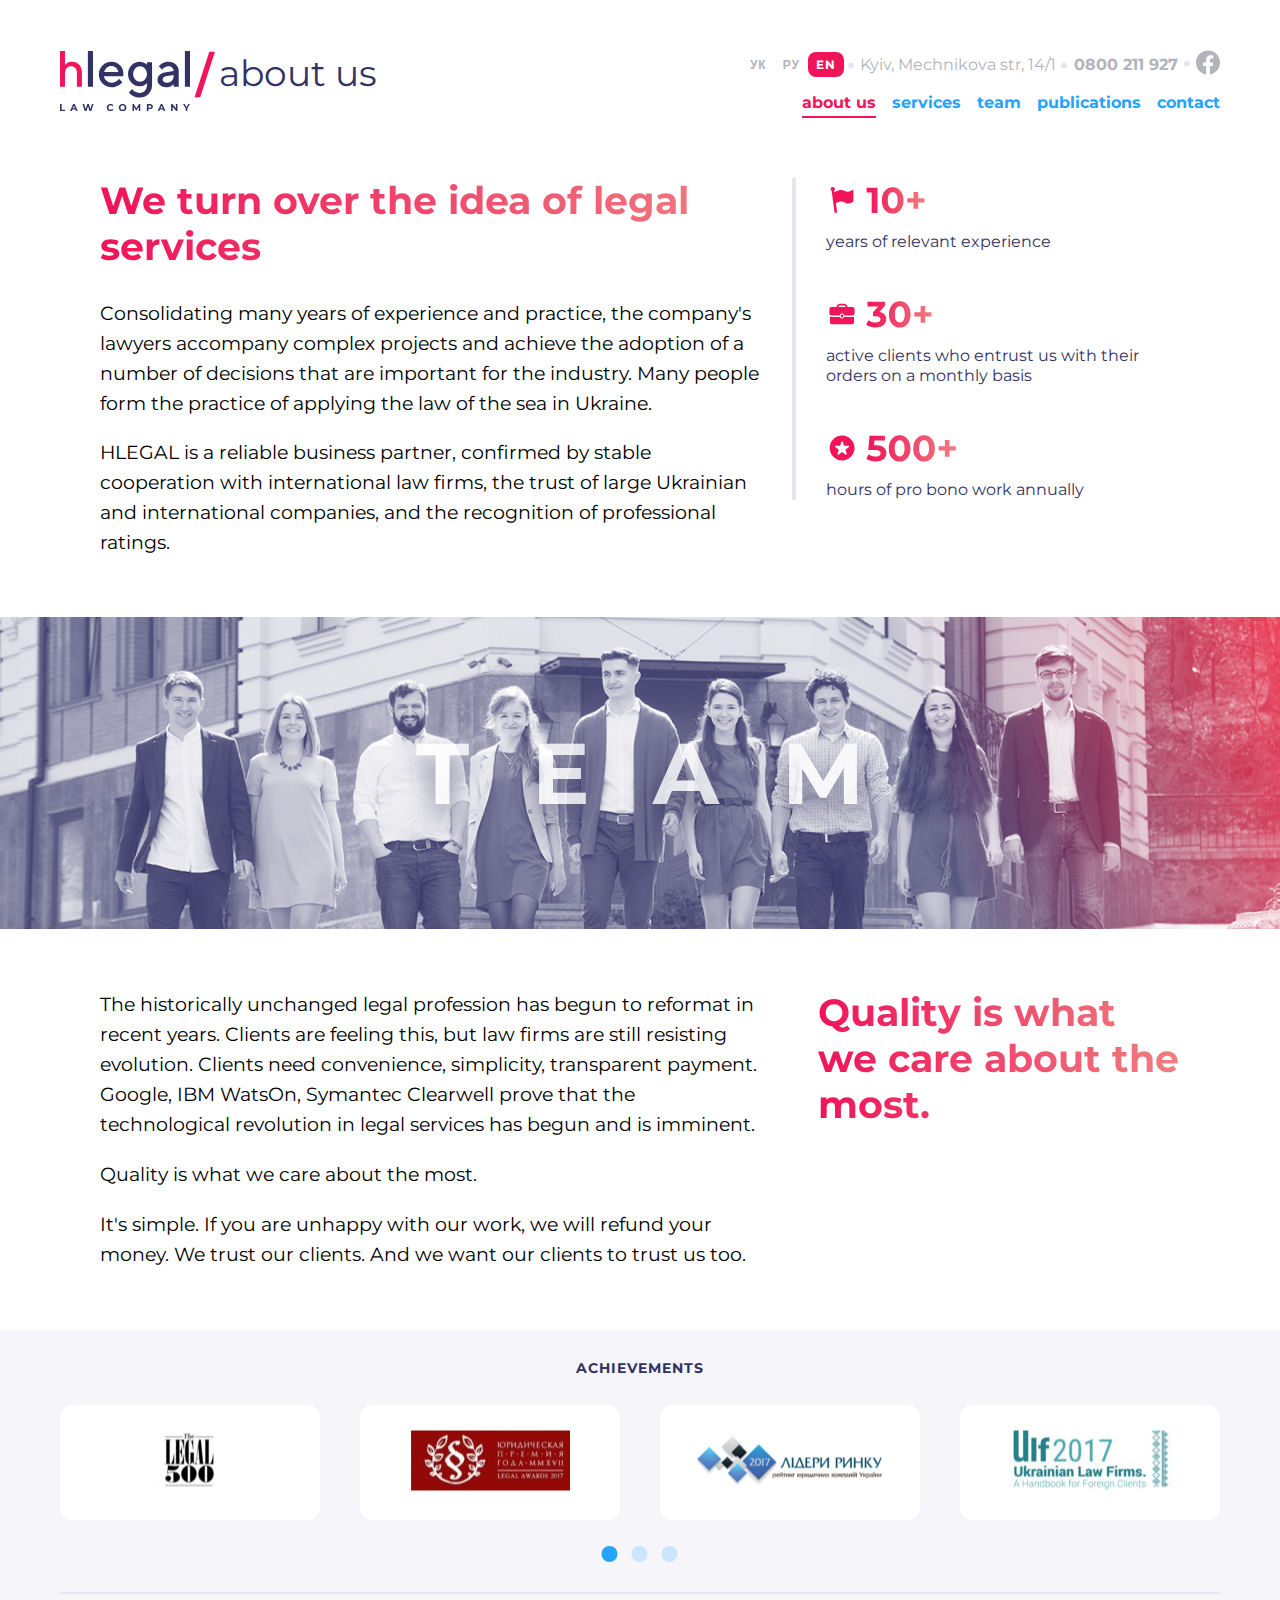
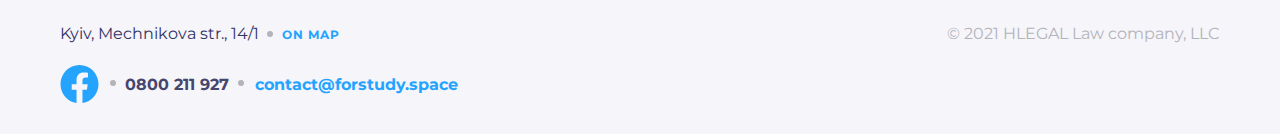
==== commit df35d7d6: "finall version" ====
--- a/app/about.html
+++ b/app/about.html
@@ -9,7 +9,6 @@
         <title>about</title>
     </head>
     <body class="body">
-
         <div class="container">
             <header class="header">           
                 <div class="header__line">
@@ -37,7 +36,6 @@
                 <nav class="header__menu">
                     <button type="button" class="header__btn"></button>
                     <div class="header__item">   
-                        
                         <div class="header__switch">
                             <button type="button" class="header__button"></button>
                         </div>
@@ -52,36 +50,26 @@
                 </nav>
             </header>
         </div>
-
         <main>
-
             <section class="about">
-
                 <div class="container container--small">
-
                     <div class="about__box">
-
                         <div class="about__info">
                             <h2 class="about__title">We turn over the idea of legal services</h2>
                             <p class="about__text">Consolidating many years of experience and practice, the company's lawyers accompany complex projects and achieve the adoption of a number of decisions that are important for the industry. Many people form the practice of applying the law of the sea in Ukraine.</p>
                             <p class="about__text about__text--pp19">HLEGAL is a reliable business partner, confirmed by stable cooperation with international law firms, the trust of large Ukrainian and international companies, and the recognition of professional ratings.</p>
-
                         </div>
-
                         <div class="about__stat">
-
                             <article class="about__article">
                                 <h2 class="visually-hidden">title</h2>
                                 <img src="./img/about-flag.svg" width="101" height="44" alt="flag">
                                 <p class="about__words">years of relevant experience</p>
                             </article>
-
                             <article class="about__article">  
                                 <h2 class="visually-hidden">title</h2>                             
                                 <img src="./img/about-bag.svg" width="108" height="44" alt="bag">
                                 <p class="about__words">active clients who entrust us with their orders on a monthly basis</p>
                             </article>
-
                             <article class="about__article">
                                 <h2 class="visually-hidden">title</h2>
                                 <img src="./img/about-star.svg" width="132" height="44" alt="star">                                
@@ -90,25 +78,13 @@
                         </div>
                     </div>
                 </div>
-
-
-                
-
                 <div class="container">
-
                     <div class="about__team">
-
-                        
                         <div class="about__block">
                             <p class="about__people">Team</p>
                         </div> 
-                        
                     </div>
-
                 </div>
-
-                
-
                 <div class="container container--small">
                     <div class="about__box about__box--bot"> 
                         <div>                                     
@@ -119,17 +95,11 @@
                         <h2 class="about__title">Quality is what we care about the most.</h2>
                     </div>
                 </div>
-
             </section>
-
-
-
             <section class="achievements">
                 <div class="container">
                     <h2 class="achievements__title">achievements</h2>
                     <div class="achievements__box">
-
-
                         <div class="achievements__slider">
                             <picture> 
                                 <source media="(min-width:992px)" srcset="./img/achiv-01-big.png">
@@ -155,10 +125,6 @@
                             </picture>
                         </div>
                     </div>
-
-
-                     
-
                     <div class="achievements__dots">
                         <button class="achievements__btn current" type="button" aria-label="переключити картинку">
                             <svg width="17" height="16" viewBox="0 0 17 16" fill="none" xmlns="http://www.w3.org/2000/svg">
@@ -190,38 +156,17 @@
                                 <circle opacity="0.2" cx="8.5" cy="8" r="8" fill="#24A3FF"/>
                             </svg>
                         </button>
-                        
                     </div>
-
-
                 </div>
-
-
             </section>
-
-
-
-
-
-
-
-
-
         </main>
-
-
         <footer class="footer">
-
-
             <div class="container">
-
                 <div class="footer__box">
-
                     <div class="footer__location">
                         <p class="footer__address">Kyiv, Mechnikova str., 14/1</p>
                         <a class="footer__map" href="#">On map</a>
                     </div>
-
                     <div class="footer__contact">
                         <a class="footer__fb" href="#" aria-label="посилання на bf">
                             <svg class="footer__icon" width="39" height="39" viewBox="0 0 39 39" fill="none" xmlns="http://www.w3.org/2000/svg">
@@ -231,16 +176,10 @@
                         <a class="footer__tel" href="tel:">0800 211 927</a>
                         <a class="footer__mail" href="mailto:example@gmail.com">contact@forstudy.space</a>
                     </div>
-
-                
                     <p class="footer__year">© 2021 HLEGAL Law company, LLC</p>
-                    
-
                 </div>
             </div>
-
         </footer>
-   
     </body>
 </html>
 
--- a/app/css/style.css
+++ b/app/css/style.css
@@ -418,7 +418,10 @@
     -webkit-box-pack: justify;
         -ms-flex-pack: justify;
             justify-content: space-between;
-    margin: 27px 0;
+    margin-top: 28px;
+    margin-bottom: 26px;
+    margin-left: 0;
+    margin-right: 0;
   }
   .achievements__slider {
     width: 25%;
@@ -957,6 +960,9 @@
 }
 
 @media (min-width: 768px) {
+  .trust {
+    padding-top: 61px;
+  }
   .trust__list {
     -webkit-box-orient: horizontal;
     -webkit-box-direction: normal;
@@ -975,7 +981,7 @@
     display: flex;
   }
   .trust__title {
-    padding-bottom: 28px;
+    padding-bottom: 29px;
   }
 }
 
@@ -1147,20 +1153,29 @@
   .tell__item:nth-child(3) {
     grid-column: span 2;
   }
+  .tell__item:last-child {
+    margin-top: 30px;
+  }
   .tell__title {
     font-size: 38px;
     line-height: 46px;
     padding-top: 11px;
   }
+  .tell__name {
+    padding-top: 1px;
+  }
 }
 
 @media (min-width: 992px) {
+  .tell {
+    padding-top: 30px;
+  }
   .tell__list {
     grid-template-columns: 1fr 1fr 1fr;
     grid-template-rows: auto;
   }
   .tell__item {
-    margin-top: 30px;
+    margin-top: 29px;
   }
   .tell__item:last-child {
     margin-top: 30px;
@@ -1175,6 +1190,9 @@
   .tell__item:nth-child(3) {
     margin-left: 20px;
     grid-column: span 1;
+  }
+  .tell__item:last-child {
+    margin-top: 29px;
   }
 }
 
@@ -1565,6 +1583,9 @@
     padding-top: 6px;
     letter-spacing: 0.06em;
   }
+  .team__dots {
+    padding-top: 27px;
+  }
 }
 
 @media (min-width: 992px) {
@@ -1588,6 +1609,9 @@
   }
   .team__text {
     letter-spacing: 0.06em;
+  }
+  .team__dots {
+    padding-top: 29px;
   }
 }
 
